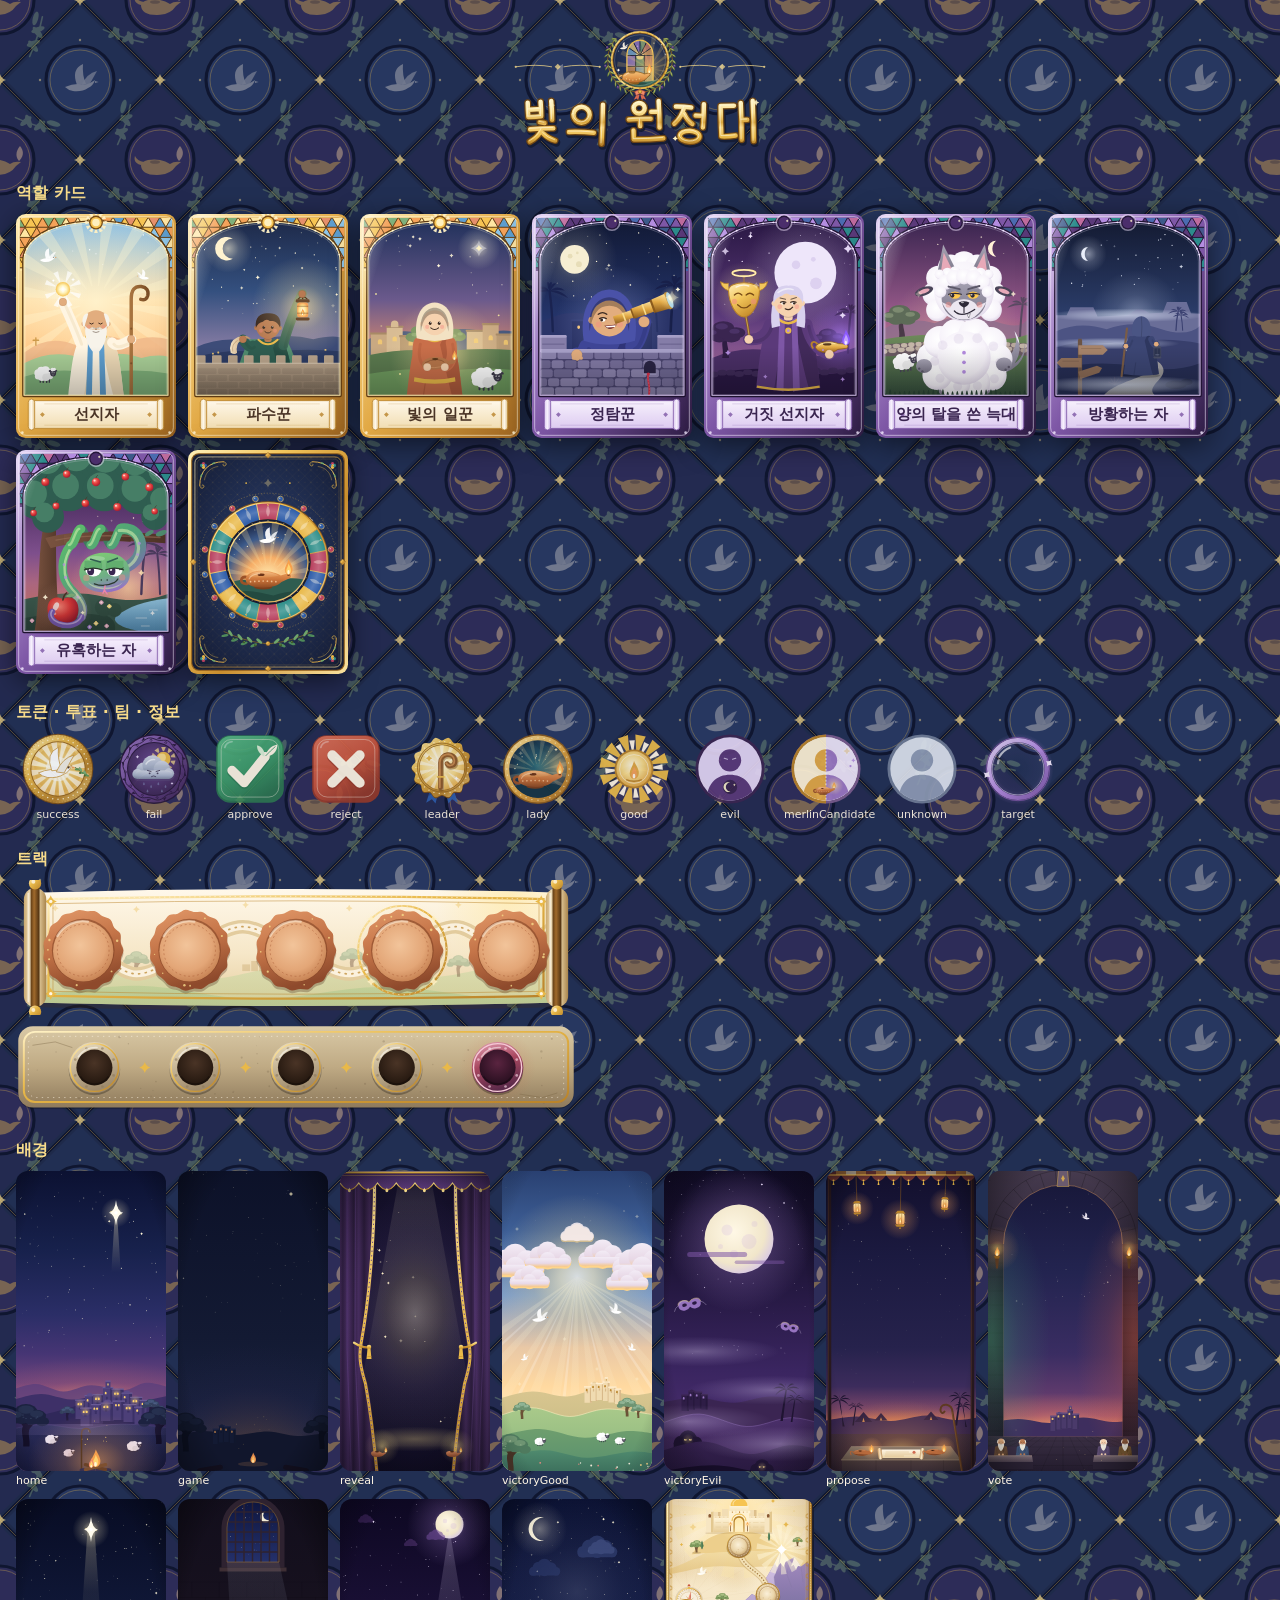
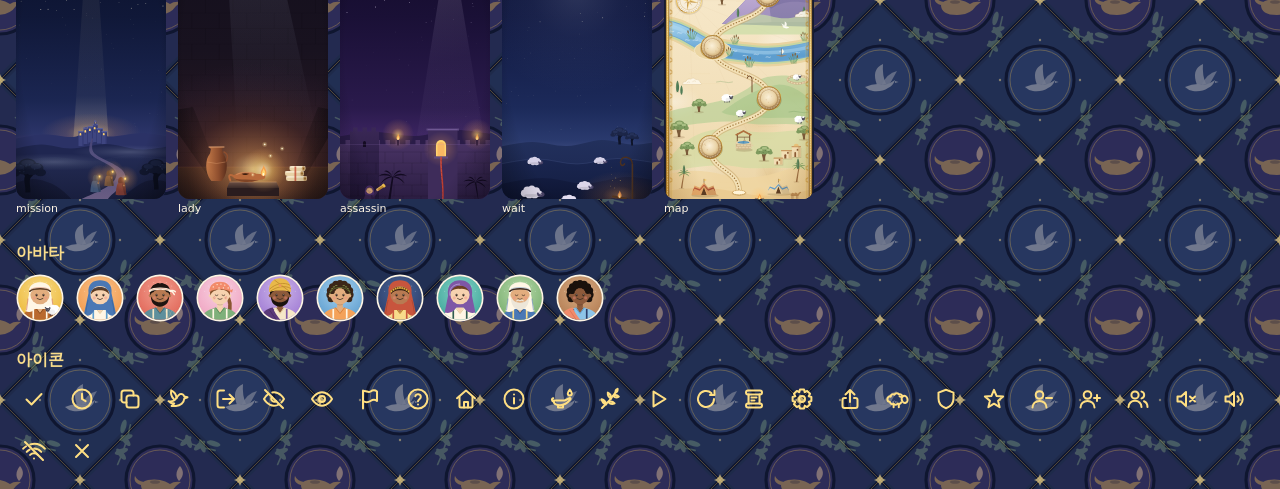
==== assets/preview.html @ 71401712 "Auto-sync work in progress (09:19 UTC) Co-Authored-By: Claude Opus 5.5 <noreply@anthropic.com>" ====
<!doctype html><html lang="ko"><head><meta charset="utf-8"><meta name="viewport" content="width=device-width,initial-scale=1">
<title>빛의 원정대 에셋 미리보기</title><style>
body{margin:0;background:#1E2A4A url(./bg-pattern.svg);color:#FFF6E5;font-family:system-ui,sans-serif;padding:16px}
h2{font-size:16px;margin:28px 0 10px;color:#F8DC8B}
.row{display:flex;flex-wrap:wrap;gap:12px}
.card{position:relative;margin:0;width:160px} .card img{width:100%;display:block;filter:drop-shadow(0 6px 14px #0008)}
.nm{position:absolute;left:7.67%;top:83.33%;width:84.67%;height:12.38%;display:flex;align-items:center;justify-content:center;font-weight:800;font-size:15px}
.nm.good{color:#4A3426} .nm.evil{color:#3A2550}
.tok{margin:0;width:84px;text-align:center;font-size:11px;opacity:.9} .tok img{width:72px;height:72px}
.bg{margin:0;width:150px;font-size:11px} .bg img{width:150px;height:300px;object-fit:cover;border-radius:12px}
.av{width:48px;height:48px} .ic{color:#F8DC8B;padding:6px} .ic img{width:24px;height:24px;filter:invert(86%) sepia(30%) saturate(600%) hue-rotate(-10deg)}
.track img{width:100%;max-width:560px;display:block;margin-bottom:8px}
</style></head><body>
<img src="./logo.svg" alt="빛의 원정대" style="width:280px;display:block;margin:8px auto">
<h2>역할 카드</h2><div class="row"><figure class="card"><img src="./roles/merlin.svg" alt=""><span class="nm good">선지자</span></figure><figure class="card"><img src="./roles/percival.svg" alt=""><span class="nm good">파수꾼</span></figure><figure class="card"><img src="./roles/servant.svg" alt=""><span class="nm good">빛의 일꾼</span></figure><figure class="card"><img src="./roles/assassin.svg" alt=""><span class="nm evil">정탐꾼</span></figure><figure class="card"><img src="./roles/morgana.svg" alt=""><span class="nm evil">거짓 선지자</span></figure><figure class="card"><img src="./roles/mordred.svg" alt=""><span class="nm evil">양의 탈을 쓴 늑대</span></figure><figure class="card"><img src="./roles/oberon.svg" alt=""><span class="nm evil">방황하는 자</span></figure><figure class="card"><img src="./roles/minion.svg" alt=""><span class="nm evil">유혹하는 자</span></figure><figure class="card"><img src="./card-back.svg" alt=""></figure></div>
<h2>토큰 · 투표 · 팀 · 정보</h2><div class="row"><figure class="tok"><img src="./token-success.svg" alt=""><figcaption>success</figcaption></figure><figure class="tok"><img src="./token-fail.svg" alt=""><figcaption>fail</figcaption></figure><figure class="tok"><img src="./vote-approve.svg" alt=""><figcaption>approve</figcaption></figure><figure class="tok"><img src="./vote-reject.svg" alt=""><figcaption>reject</figcaption></figure><figure class="tok"><img src="./leader.svg" alt=""><figcaption>leader</figcaption></figure><figure class="tok"><img src="./lady.svg" alt=""><figcaption>lady</figcaption></figure><figure class="tok"><img src="./team-good.svg" alt=""><figcaption>good</figcaption></figure><figure class="tok"><img src="./knowledge/evil.svg" alt=""><figcaption>evil</figcaption></figure><figure class="tok"><img src="./knowledge/merlin-candidate.svg" alt=""><figcaption>merlinCandidate</figcaption></figure><figure class="tok"><img src="./knowledge/unknown.svg" alt=""><figcaption>unknown</figcaption></figure><figure class="tok"><img src="./knowledge/target.svg" alt=""><figcaption>target</figcaption></figure></div>
<h2>트랙</h2><div class="track"><img src="./track/quest-board.svg" alt=""><img src="./track/vote-track.svg" alt=""></div>
<h2>배경</h2><div class="row"><figure class="bg"><img src="./backgrounds/home.svg" alt=""><figcaption>home</figcaption></figure><figure class="bg"><img src="./backgrounds/game.svg" alt=""><figcaption>game</figcaption></figure><figure class="bg"><img src="./backgrounds/reveal.svg" alt=""><figcaption>reveal</figcaption></figure><figure class="bg"><img src="./backgrounds/victory-good.svg" alt=""><figcaption>victoryGood</figcaption></figure><figure class="bg"><img src="./backgrounds/victory-evil.svg" alt=""><figcaption>victoryEvil</figcaption></figure><figure class="bg"><img src="./backgrounds/phase-propose.svg" alt=""><figcaption>propose</figcaption></figure><figure class="bg"><img src="./backgrounds/phase-vote.svg" alt=""><figcaption>vote</figcaption></figure><figure class="bg"><img src="./backgrounds/phase-mission.svg" alt=""><figcaption>mission</figcaption></figure><figure class="bg"><img src="./backgrounds/phase-lady.svg" alt=""><figcaption>lady</figcaption></figure><figure class="bg"><img src="./backgrounds/phase-assassin.svg" alt=""><figcaption>assassin</figcaption></figure><figure class="bg"><img src="./backgrounds/phase-wait.svg" alt=""><figcaption>wait</figcaption></figure><figure class="bg"><img src="./map/journey.svg" alt=""><figcaption>map</figcaption></figure></div>
<h2>아바타</h2><div class="row"><img class="av" src="./avatars/avatar-1.svg" alt=""><img class="av" src="./avatars/avatar-2.svg" alt=""><img class="av" src="./avatars/avatar-3.svg" alt=""><img class="av" src="./avatars/avatar-4.svg" alt=""><img class="av" src="./avatars/avatar-5.svg" alt=""><img class="av" src="./avatars/avatar-6.svg" alt=""><img class="av" src="./avatars/avatar-7.svg" alt=""><img class="av" src="./avatars/avatar-8.svg" alt=""><img class="av" src="./avatars/avatar-9.svg" alt=""><img class="av" src="./avatars/avatar-10.svg" alt=""></div>
<h2>아이콘</h2><div class="row"><span class="ic" title="check"><img src="./icons/check.svg" alt=""></span><span class="ic" title="clock"><img src="./icons/clock.svg" alt=""></span><span class="ic" title="copy"><img src="./icons/copy.svg" alt=""></span><span class="ic" title="dove"><img src="./icons/dove.svg" alt=""></span><span class="ic" title="exit"><img src="./icons/exit.svg" alt=""></span><span class="ic" title="eye-off"><img src="./icons/eye-off.svg" alt=""></span><span class="ic" title="eye"><img src="./icons/eye.svg" alt=""></span><span class="ic" title="flag"><img src="./icons/flag.svg" alt=""></span><span class="ic" title="help"><img src="./icons/help.svg" alt=""></span><span class="ic" title="home"><img src="./icons/home.svg" alt=""></span><span class="ic" title="info"><img src="./icons/info.svg" alt=""></span><span class="ic" title="lamp"><img src="./icons/lamp.svg" alt=""></span><span class="ic" title="olive-branch"><img src="./icons/olive-branch.svg" alt=""></span><span class="ic" title="play"><img src="./icons/play.svg" alt=""></span><span class="ic" title="refresh"><img src="./icons/refresh.svg" alt=""></span><span class="ic" title="scroll"><img src="./icons/scroll.svg" alt=""></span><span class="ic" title="settings"><img src="./icons/settings.svg" alt=""></span><span class="ic" title="share"><img src="./icons/share.svg" alt=""></span><span class="ic" title="sheep"><img src="./icons/sheep.svg" alt=""></span><span class="ic" title="shield"><img src="./icons/shield.svg" alt=""></span><span class="ic" title="star"><img src="./icons/star.svg" alt=""></span><span class="ic" title="user-minus"><img src="./icons/user-minus.svg" alt=""></span><span class="ic" title="user-plus"><img src="./icons/user-plus.svg" alt=""></span><span class="ic" title="users"><img src="./icons/users.svg" alt=""></span><span class="ic" title="volume-off"><img src="./icons/volume-off.svg" alt=""></span><span class="ic" title="volume-on"><img src="./icons/volume-on.svg" alt=""></span><span class="ic" title="wifi-off"><img src="./icons/wifi-off.svg" alt=""></span><span class="ic" title="x"><img src="./icons/x.svg" alt=""></span></div>
</body></html>
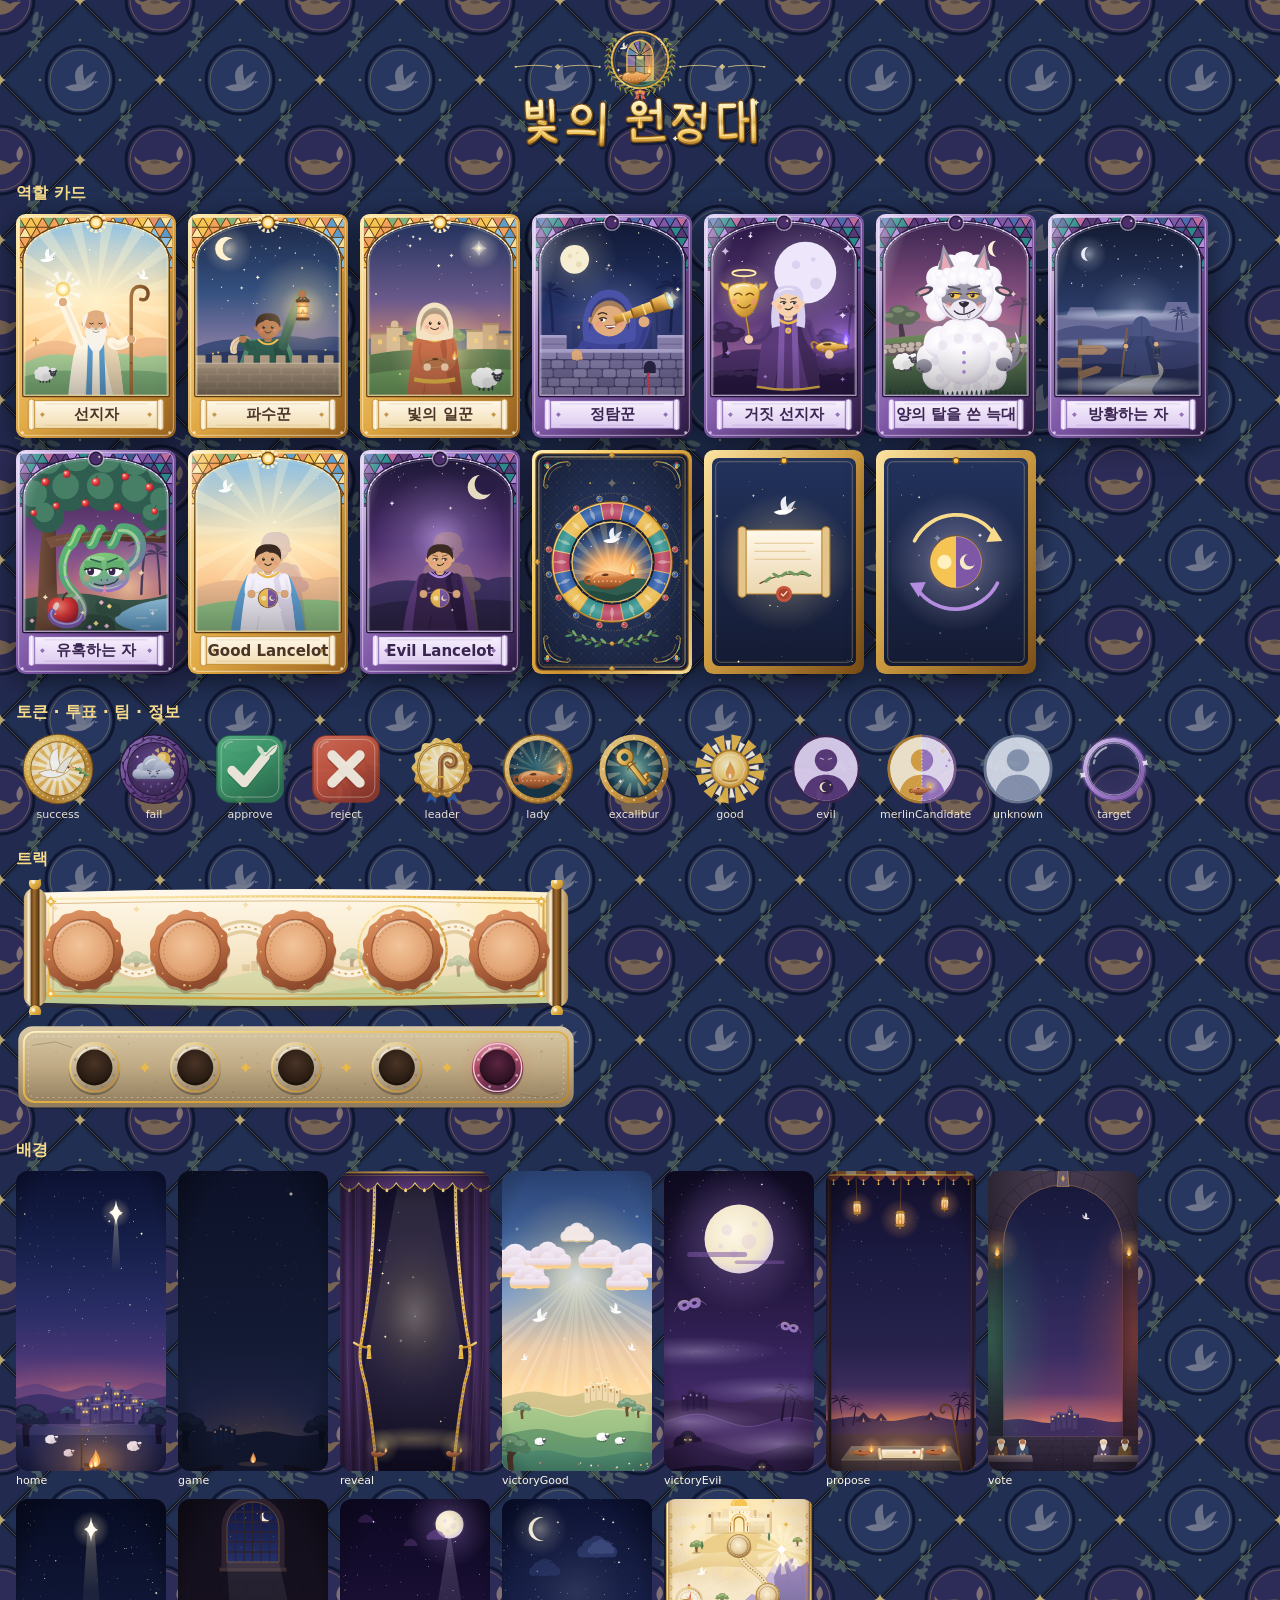
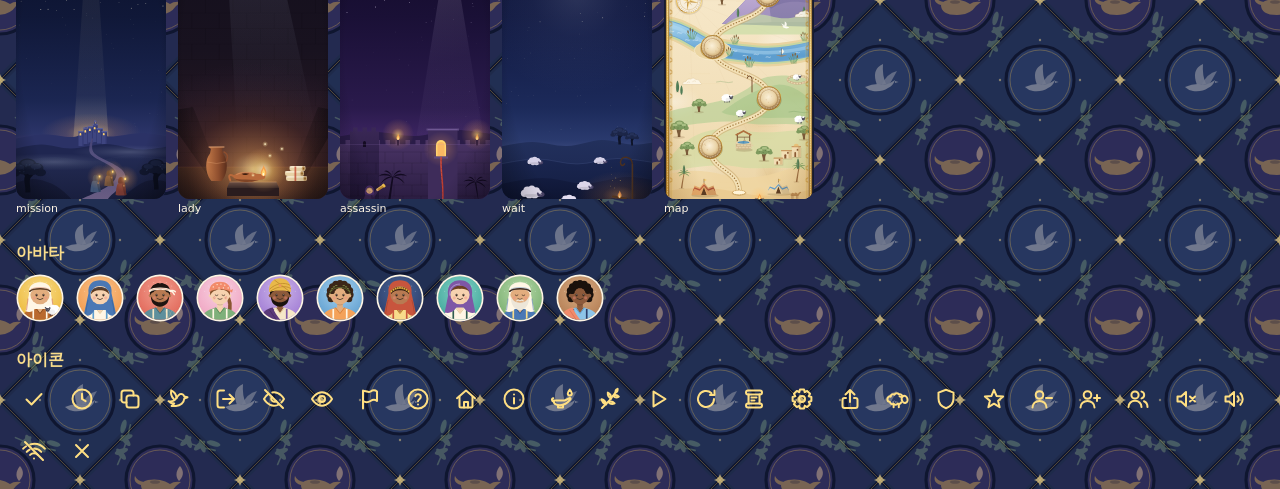
==== commit 8742f12e: "Auto-sync work in progress (09:26 UTC) Co-Authored-By: Claude Opus 5.5 <noreply@anthropic.com>" ====
--- a/assets/preview.html
+++ b/assets/preview.html
@@ -12,8 +12,8 @@
 .track img{width:100%;max-width:560px;display:block;margin-bottom:8px}
 </style></head><body>
 <img src="./logo.svg" alt="빛의 원정대" style="width:280px;display:block;margin:8px auto">
-<h2>역할 카드</h2><div class="row"><figure class="card"><img src="./roles/merlin.svg" alt=""><span class="nm good">선지자</span></figure><figure class="card"><img src="./roles/percival.svg" alt=""><span class="nm good">파수꾼</span></figure><figure class="card"><img src="./roles/servant.svg" alt=""><span class="nm good">빛의 일꾼</span></figure><figure class="card"><img src="./roles/assassin.svg" alt=""><span class="nm evil">정탐꾼</span></figure><figure class="card"><img src="./roles/morgana.svg" alt=""><span class="nm evil">거짓 선지자</span></figure><figure class="card"><img src="./roles/mordred.svg" alt=""><span class="nm evil">양의 탈을 쓴 늑대</span></figure><figure class="card"><img src="./roles/oberon.svg" alt=""><span class="nm evil">방황하는 자</span></figure><figure class="card"><img src="./roles/minion.svg" alt=""><span class="nm evil">유혹하는 자</span></figure><figure class="card"><img src="./card-back.svg" alt=""></figure></div>
-<h2>토큰 · 투표 · 팀 · 정보</h2><div class="row"><figure class="tok"><img src="./token-success.svg" alt=""><figcaption>success</figcaption></figure><figure class="tok"><img src="./token-fail.svg" alt=""><figcaption>fail</figcaption></figure><figure class="tok"><img src="./vote-approve.svg" alt=""><figcaption>approve</figcaption></figure><figure class="tok"><img src="./vote-reject.svg" alt=""><figcaption>reject</figcaption></figure><figure class="tok"><img src="./leader.svg" alt=""><figcaption>leader</figcaption></figure><figure class="tok"><img src="./lady.svg" alt=""><figcaption>lady</figcaption></figure><figure class="tok"><img src="./team-good.svg" alt=""><figcaption>good</figcaption></figure><figure class="tok"><img src="./knowledge/evil.svg" alt=""><figcaption>evil</figcaption></figure><figure class="tok"><img src="./knowledge/merlin-candidate.svg" alt=""><figcaption>merlinCandidate</figcaption></figure><figure class="tok"><img src="./knowledge/unknown.svg" alt=""><figcaption>unknown</figcaption></figure><figure class="tok"><img src="./knowledge/target.svg" alt=""><figcaption>target</figcaption></figure></div>
+<h2>역할 카드</h2><div class="row"><figure class="card"><img src="./roles/merlin.svg" alt=""><span class="nm good">선지자</span></figure><figure class="card"><img src="./roles/percival.svg" alt=""><span class="nm good">파수꾼</span></figure><figure class="card"><img src="./roles/servant.svg" alt=""><span class="nm good">빛의 일꾼</span></figure><figure class="card"><img src="./roles/assassin.svg" alt=""><span class="nm evil">정탐꾼</span></figure><figure class="card"><img src="./roles/morgana.svg" alt=""><span class="nm evil">거짓 선지자</span></figure><figure class="card"><img src="./roles/mordred.svg" alt=""><span class="nm evil">양의 탈을 쓴 늑대</span></figure><figure class="card"><img src="./roles/oberon.svg" alt=""><span class="nm evil">방황하는 자</span></figure><figure class="card"><img src="./roles/minion.svg" alt=""><span class="nm evil">유혹하는 자</span></figure><figure class="card"><img src="./roles/lancelotGood.svg" alt=""><span class="nm good">Good Lancelot</span></figure><figure class="card"><img src="./roles/lancelotEvil.svg" alt=""><span class="nm evil">Evil Lancelot</span></figure><figure class="card"><img src="./card-back.svg" alt=""></figure><figure class="card"><img src="./loyalty/none.svg" alt=""></figure><figure class="card"><img src="./loyalty/switch.svg" alt=""></figure></div>
+<h2>토큰 · 투표 · 팀 · 정보</h2><div class="row"><figure class="tok"><img src="./token-success.svg" alt=""><figcaption>success</figcaption></figure><figure class="tok"><img src="./token-fail.svg" alt=""><figcaption>fail</figcaption></figure><figure class="tok"><img src="./vote-approve.svg" alt=""><figcaption>approve</figcaption></figure><figure class="tok"><img src="./vote-reject.svg" alt=""><figcaption>reject</figcaption></figure><figure class="tok"><img src="./leader.svg" alt=""><figcaption>leader</figcaption></figure><figure class="tok"><img src="./lady.svg" alt=""><figcaption>lady</figcaption></figure><figure class="tok"><img src="./excalibur.svg" alt=""><figcaption>excalibur</figcaption></figure><figure class="tok"><img src="./team-good.svg" alt=""><figcaption>good</figcaption></figure><figure class="tok"><img src="./knowledge/evil.svg" alt=""><figcaption>evil</figcaption></figure><figure class="tok"><img src="./knowledge/merlin-candidate.svg" alt=""><figcaption>merlinCandidate</figcaption></figure><figure class="tok"><img src="./knowledge/unknown.svg" alt=""><figcaption>unknown</figcaption></figure><figure class="tok"><img src="./knowledge/target.svg" alt=""><figcaption>target</figcaption></figure></div>
 <h2>트랙</h2><div class="track"><img src="./track/quest-board.svg" alt=""><img src="./track/vote-track.svg" alt=""></div>
 <h2>배경</h2><div class="row"><figure class="bg"><img src="./backgrounds/home.svg" alt=""><figcaption>home</figcaption></figure><figure class="bg"><img src="./backgrounds/game.svg" alt=""><figcaption>game</figcaption></figure><figure class="bg"><img src="./backgrounds/reveal.svg" alt=""><figcaption>reveal</figcaption></figure><figure class="bg"><img src="./backgrounds/victory-good.svg" alt=""><figcaption>victoryGood</figcaption></figure><figure class="bg"><img src="./backgrounds/victory-evil.svg" alt=""><figcaption>victoryEvil</figcaption></figure><figure class="bg"><img src="./backgrounds/phase-propose.svg" alt=""><figcaption>propose</figcaption></figure><figure class="bg"><img src="./backgrounds/phase-vote.svg" alt=""><figcaption>vote</figcaption></figure><figure class="bg"><img src="./backgrounds/phase-mission.svg" alt=""><figcaption>mission</figcaption></figure><figure class="bg"><img src="./backgrounds/phase-lady.svg" alt=""><figcaption>lady</figcaption></figure><figure class="bg"><img src="./backgrounds/phase-assassin.svg" alt=""><figcaption>assassin</figcaption></figure><figure class="bg"><img src="./backgrounds/phase-wait.svg" alt=""><figcaption>wait</figcaption></figure><figure class="bg"><img src="./map/journey.svg" alt=""><figcaption>map</figcaption></figure></div>
 <h2>아바타</h2><div class="row"><img class="av" src="./avatars/avatar-1.svg" alt=""><img class="av" src="./avatars/avatar-2.svg" alt=""><img class="av" src="./avatars/avatar-3.svg" alt=""><img class="av" src="./avatars/avatar-4.svg" alt=""><img class="av" src="./avatars/avatar-5.svg" alt=""><img class="av" src="./avatars/avatar-6.svg" alt=""><img class="av" src="./avatars/avatar-7.svg" alt=""><img class="av" src="./avatars/avatar-8.svg" alt=""><img class="av" src="./avatars/avatar-9.svg" alt=""><img class="av" src="./avatars/avatar-10.svg" alt=""></div>
